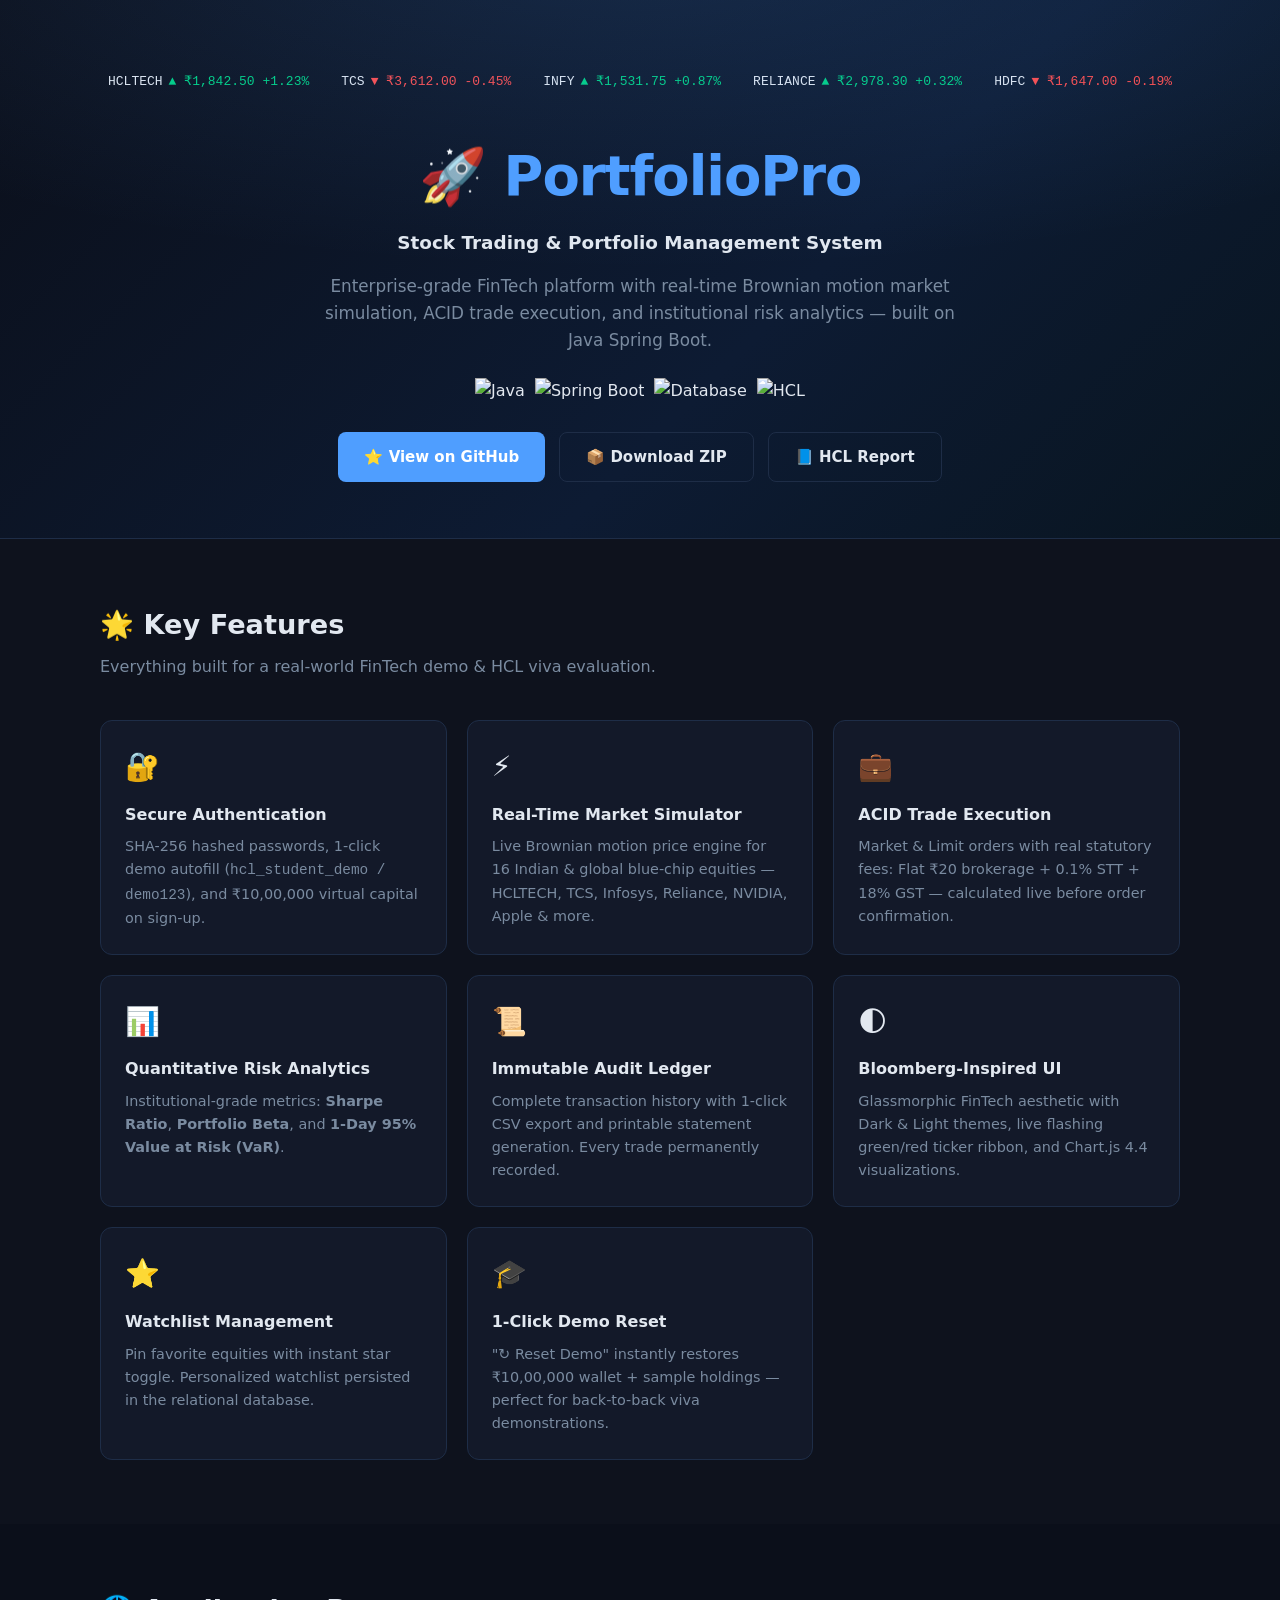
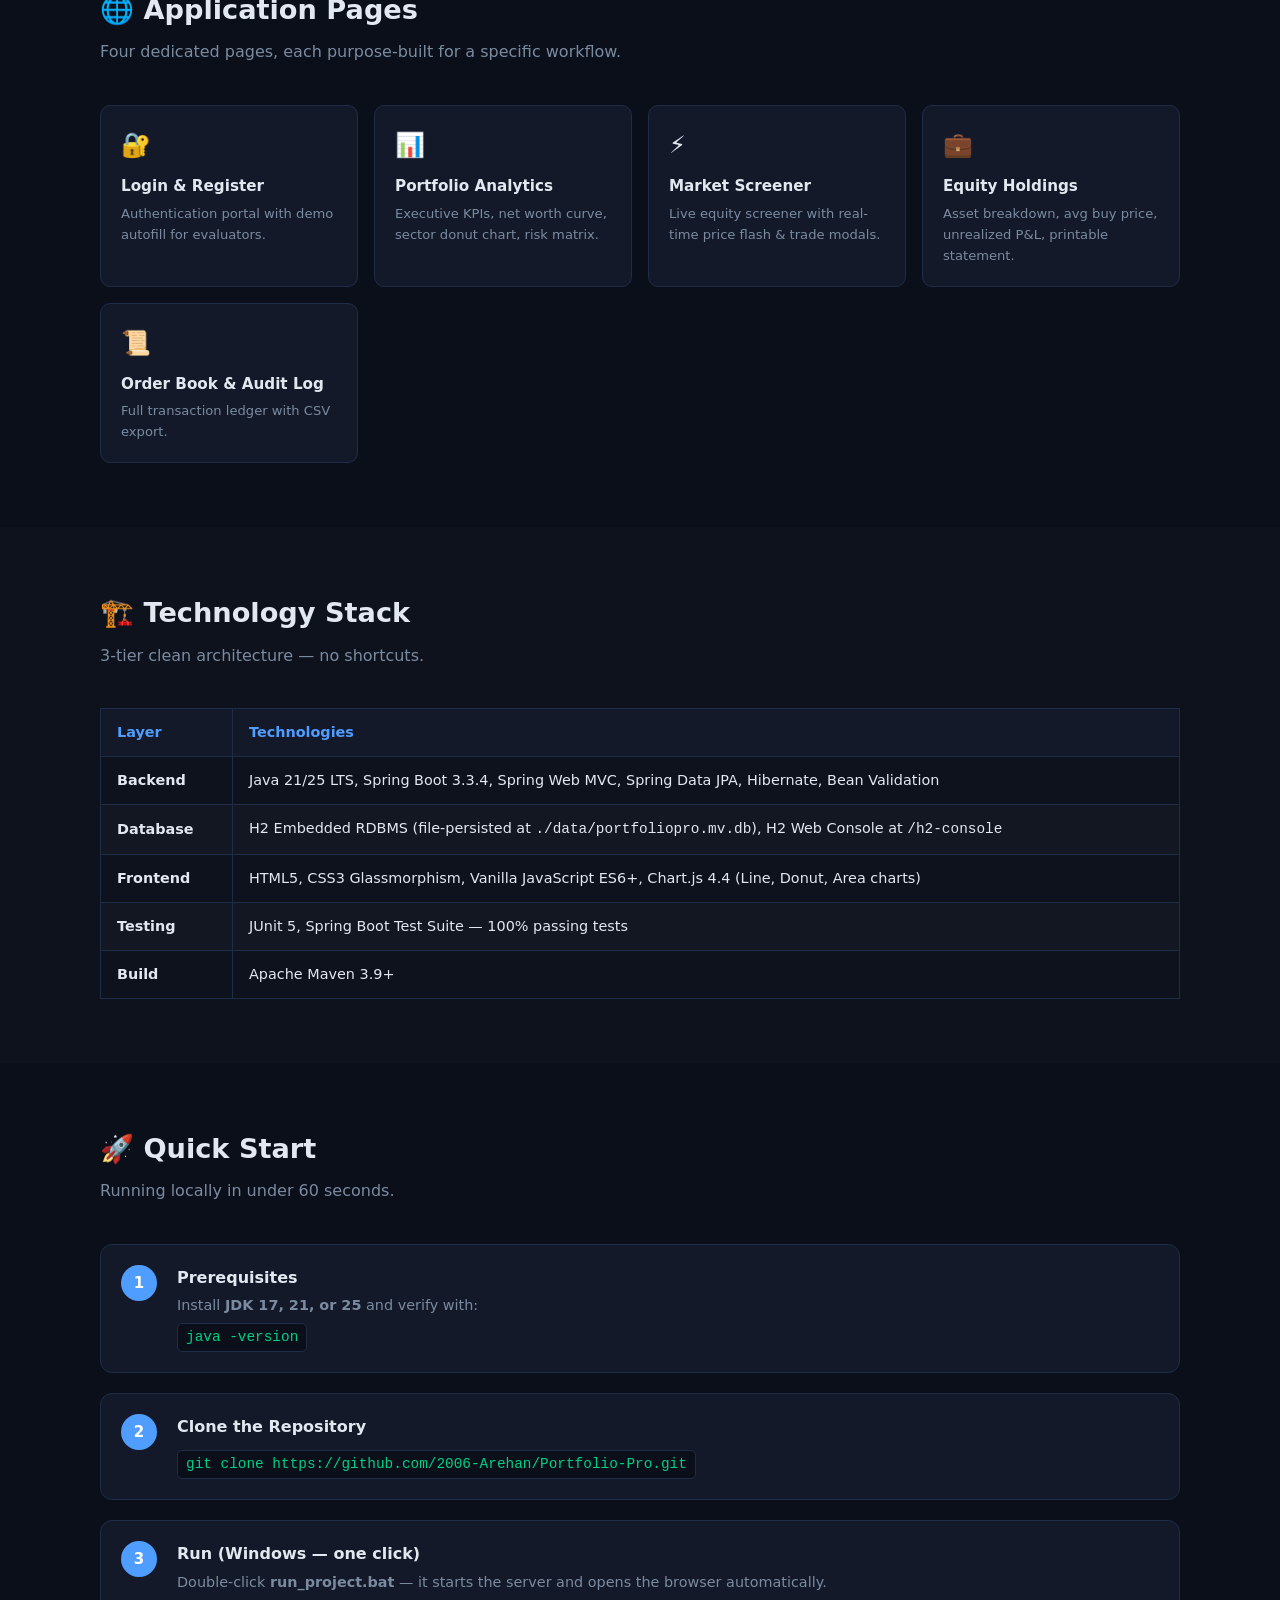
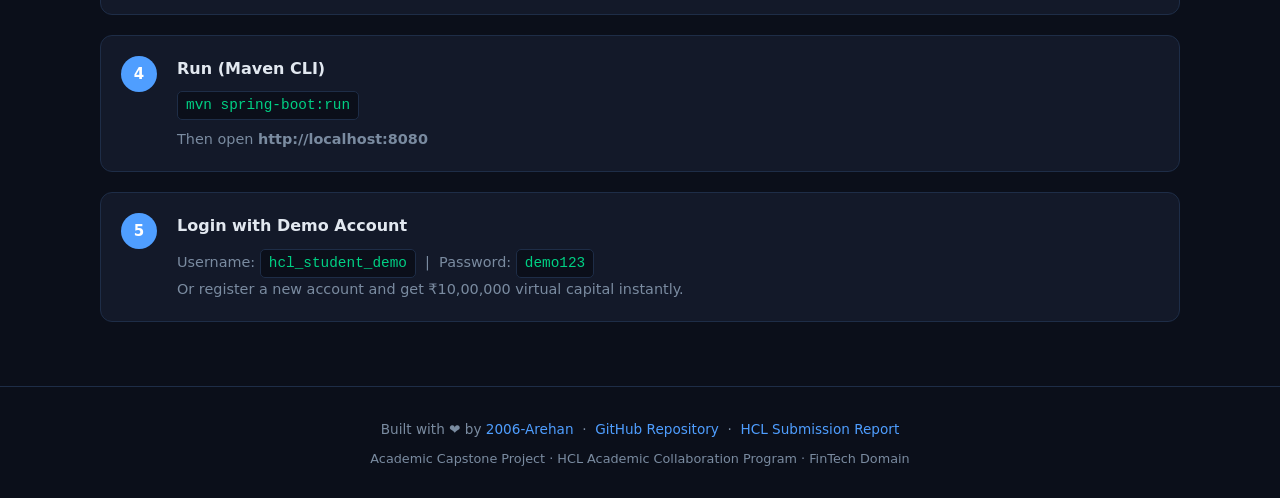
==== docs/index.html @ 2ccab0c7 "fix: replace broken file:/// links with proper GitHub URLs; add custom GitHub Pages site in docs/" ====
<!DOCTYPE html>
<html lang="en">
<head>
  <meta charset="UTF-8" />
  <meta name="viewport" content="width=device-width, initial-scale=1.0" />
  <title>PortfolioPro — Stock Trading & Portfolio Management</title>
  <meta name="description" content="Enterprise-grade Stock Trading & Quantitative Portfolio Management System built with Java Spring Boot. HCL Academic Capstone Project." />
  <style>
    *, *::before, *::after { box-sizing: border-box; margin: 0; padding: 0; }

    :root {
      --green: #00d084;
      --red:   #ff4d4d;
      --blue:  #4f9eff;
      --bg:    #0b0f1a;
      --card:  #131929;
      --border:#1e2d47;
      --text:  #e2e8f0;
      --muted: #7a8ba0;
    }

    body {
      font-family: 'Segoe UI', system-ui, sans-serif;
      background: var(--bg);
      color: var(--text);
      line-height: 1.6;
    }

    /* ── HERO ── */
    .hero {
      background: linear-gradient(135deg, #0b0f1a 0%, #0d1b33 60%, #091520 100%);
      border-bottom: 1px solid var(--border);
      padding: 72px 24px 56px;
      text-align: center;
      position: relative;
      overflow: hidden;
    }
    .hero::before {
      content: '';
      position: absolute; inset: 0;
      background: radial-gradient(ellipse 80% 60% at 50% -10%, rgba(79,158,255,.15), transparent);
      pointer-events: none;
    }
    .ticker-bar {
      display: flex; gap: 32px; justify-content: center; flex-wrap: wrap;
      margin-bottom: 40px; font-size: 13px; font-family: monospace;
    }
    .ticker-bar span { display: flex; align-items: center; gap: 6px; }
    .up   { color: var(--green); }
    .down { color: var(--red);   }

    .hero h1 { font-size: clamp(2rem, 5vw, 3.4rem); font-weight: 800; letter-spacing: -1px; }
    .hero h1 em { font-style: normal; color: var(--blue); }
    .hero p.sub {
      margin: 16px auto 0; max-width: 640px;
      color: var(--muted); font-size: 1.05rem;
    }
    .badges { margin: 24px 0; display: flex; gap: 10px; justify-content: center; flex-wrap: wrap; }
    .badges img { height: 22px; }

    .cta-row { display: flex; gap: 14px; justify-content: center; flex-wrap: wrap; margin-top: 32px; }
    .btn {
      display: inline-flex; align-items: center; gap: 8px;
      padding: 12px 26px; border-radius: 8px; font-size: 15px;
      font-weight: 600; text-decoration: none; transition: opacity .15s;
    }
    .btn:hover { opacity: .85; }
    .btn-primary { background: var(--blue); color: #fff; }
    .btn-outline  { border: 1px solid var(--border); color: var(--text); background: transparent; }

    /* ── SECTIONS ── */
    section { padding: 64px 24px; }
    .container { max-width: 1080px; margin: 0 auto; }
    h2 { font-size: 1.7rem; font-weight: 700; margin-bottom: 8px; }
    .section-sub { color: var(--muted); margin-bottom: 40px; }

    /* ── FEATURES GRID ── */
    .features-grid {
      display: grid;
      grid-template-columns: repeat(auto-fit, minmax(280px, 1fr));
      gap: 20px;
    }
    .feature-card {
      background: var(--card);
      border: 1px solid var(--border);
      border-radius: 12px;
      padding: 24px;
      transition: border-color .2s;
    }
    .feature-card:hover { border-color: var(--blue); }
    .feature-card .icon { font-size: 28px; margin-bottom: 12px; }
    .feature-card h3 { font-size: 1rem; font-weight: 700; margin-bottom: 8px; }
    .feature-card p { color: var(--muted); font-size: .9rem; }

    /* ── TECH STACK TABLE ── */
    .tech-table { width: 100%; border-collapse: collapse; margin-top: 8px; }
    .tech-table th, .tech-table td {
      border: 1px solid var(--border);
      padding: 12px 16px; text-align: left; font-size: .9rem;
    }
    .tech-table th { background: var(--card); color: var(--blue); font-weight: 700; }
    .tech-table tr:nth-child(even) td { background: rgba(255,255,255,.02); }

    /* ── SETUP STEPS ── */
    .steps { counter-reset: step; display: flex; flex-direction: column; gap: 20px; }
    .step {
      display: flex; gap: 20px; align-items: flex-start;
      background: var(--card); border: 1px solid var(--border);
      border-radius: 12px; padding: 20px;
    }
    .step-num {
      counter-increment: step;
      min-width: 36px; height: 36px;
      background: var(--blue); border-radius: 50%;
      display: flex; align-items: center; justify-content: center;
      font-weight: 800; font-size: 15px; color: #fff; flex-shrink: 0;
    }
    .step-num::before { content: counter(step); }
    .step-body h4 { font-weight: 700; margin-bottom: 4px; }
    .step-body p, .step-body code { color: var(--muted); font-size: .9rem; }
    .step-body code {
      display: inline-block; background: #0b0f1a;
      border: 1px solid var(--border); border-radius: 5px;
      padding: 2px 8px; margin-top: 6px; color: var(--green);
      font-family: monospace;
    }

    /* ── PAGES SHOWCASE ── */
    .pages-grid {
      display: grid;
      grid-template-columns: repeat(auto-fit, minmax(220px, 1fr));
      gap: 16px;
    }
    .page-card {
      background: var(--card);
      border: 1px solid var(--border);
      border-radius: 10px; padding: 20px;
      text-decoration: none; color: var(--text);
      transition: border-color .2s, transform .15s;
    }
    .page-card:hover { border-color: var(--blue); transform: translateY(-3px); }
    .page-card .picon { font-size: 24px; margin-bottom: 10px; }
    .page-card h4 { font-size: .95rem; font-weight: 700; margin-bottom: 4px; }
    .page-card p { font-size: .82rem; color: var(--muted); }

    /* ── FOOTER ── */
    footer {
      border-top: 1px solid var(--border);
      padding: 32px 24px; text-align: center;
      color: var(--muted); font-size: .85rem;
    }
    footer a { color: var(--blue); text-decoration: none; }

    /* ── DIVIDERS ── */
    section:nth-child(even) { background: rgba(255,255,255,.012); }
  </style>
</head>
<body>

<!-- HERO -->
<header class="hero">
  <div class="ticker-bar">
    <span>HCLTECH <span class="up">▲ ₹1,842.50 +1.23%</span></span>
    <span>TCS <span class="down">▼ ₹3,612.00 -0.45%</span></span>
    <span>INFY <span class="up">▲ ₹1,531.75 +0.87%</span></span>
    <span>RELIANCE <span class="up">▲ ₹2,978.30 +0.32%</span></span>
    <span>HDFC <span class="down">▼ ₹1,647.00 -0.19%</span></span>
  </div>

  <h1>🚀 <em>PortfolioPro</em></h1>
  <p style="font-size:1.15rem;font-weight:600;margin-top:8px;">Stock Trading & Portfolio Management System</p>
  <p class="sub">Enterprise-grade FinTech platform with real-time Brownian motion market simulation, ACID trade execution, and institutional risk analytics — built on Java Spring Boot.</p>

  <div class="badges">
    <img src="https://img.shields.io/badge/Java-21%20%2F%2025%20LTS-orange.svg" alt="Java" />
    <img src="https://img.shields.io/badge/Spring%20Boot-3.3.4-brightgreen.svg" alt="Spring Boot" />
    <img src="https://img.shields.io/badge/Database-H2%20Persistent%20RDBMS-blue.svg" alt="Database" />
    <img src="https://img.shields.io/badge/Submission-HCL%20Academic%20Project-purple.svg" alt="HCL" />
  </div>

  <div class="cta-row">
    <a class="btn btn-primary" href="https://github.com/2006-Arehan/Portfolio-Pro">
      ⭐ View on GitHub
    </a>
    <a class="btn btn-outline" href="https://github.com/2006-Arehan/Portfolio-Pro/archive/refs/heads/main.zip">
      📦 Download ZIP
    </a>
    <a class="btn btn-outline" href="https://github.com/2006-Arehan/Portfolio-Pro/blob/main/HCL_PROJECT_REPORT.md">
      📘 HCL Report
    </a>
  </div>
</header>


<!-- FEATURES -->
<section>
  <div class="container">
    <h2>🌟 Key Features</h2>
    <p class="section-sub">Everything built for a real-world FinTech demo & HCL viva evaluation.</p>
    <div class="features-grid">
      <div class="feature-card">
        <div class="icon">🔐</div>
        <h3>Secure Authentication</h3>
        <p>SHA-256 hashed passwords, 1-click demo autofill (<code>hcl_student_demo / demo123</code>), and ₹10,00,000 virtual capital on sign-up.</p>
      </div>
      <div class="feature-card">
        <div class="icon">⚡</div>
        <h3>Real-Time Market Simulator</h3>
        <p>Live Brownian motion price engine for 16 Indian & global blue-chip equities — HCLTECH, TCS, Infosys, Reliance, NVIDIA, Apple & more.</p>
      </div>
      <div class="feature-card">
        <div class="icon">💼</div>
        <h3>ACID Trade Execution</h3>
        <p>Market & Limit orders with real statutory fees: Flat ₹20 brokerage + 0.1% STT + 18% GST — calculated live before order confirmation.</p>
      </div>
      <div class="feature-card">
        <div class="icon">📊</div>
        <h3>Quantitative Risk Analytics</h3>
        <p>Institutional-grade metrics: <strong>Sharpe Ratio</strong>, <strong>Portfolio Beta</strong>, and <strong>1-Day 95% Value at Risk (VaR)</strong>.</p>
      </div>
      <div class="feature-card">
        <div class="icon">📜</div>
        <h3>Immutable Audit Ledger</h3>
        <p>Complete transaction history with 1-click CSV export and printable statement generation. Every trade permanently recorded.</p>
      </div>
      <div class="feature-card">
        <div class="icon">🌓</div>
        <h3>Bloomberg-Inspired UI</h3>
        <p>Glassmorphic FinTech aesthetic with Dark & Light themes, live flashing green/red ticker ribbon, and Chart.js 4.4 visualizations.</p>
      </div>
      <div class="feature-card">
        <div class="icon">⭐</div>
        <h3>Watchlist Management</h3>
        <p>Pin favorite equities with instant star toggle. Personalized watchlist persisted in the relational database.</p>
      </div>
      <div class="feature-card">
        <div class="icon">🎓</div>
        <h3>1-Click Demo Reset</h3>
        <p>"↻ Reset Demo" instantly restores ₹10,00,000 wallet + sample holdings — perfect for back-to-back viva demonstrations.</p>
      </div>
    </div>
  </div>
</section>


<!-- PAGES SHOWCASE -->
<section>
  <div class="container">
    <h2>🌐 Application Pages</h2>
    <p class="section-sub">Four dedicated pages, each purpose-built for a specific workflow.</p>
    <div class="pages-grid">
      <a class="page-card" href="https://github.com/2006-Arehan/Portfolio-Pro/blob/main/src/main/resources/static/login.html">
        <div class="picon">🔐</div>
        <h4>Login & Register</h4>
        <p>Authentication portal with demo autofill for evaluators.</p>
      </a>
      <a class="page-card" href="https://github.com/2006-Arehan/Portfolio-Pro/blob/main/src/main/resources/static/index.html">
        <div class="picon">📊</div>
        <h4>Portfolio Analytics</h4>
        <p>Executive KPIs, net worth curve, sector donut chart, risk matrix.</p>
      </a>
      <a class="page-card" href="https://github.com/2006-Arehan/Portfolio-Pro/blob/main/src/main/resources/static/market.html">
        <div class="picon">⚡</div>
        <h4>Market Screener</h4>
        <p>Live equity screener with real-time price flash & trade modals.</p>
      </a>
      <a class="page-card" href="https://github.com/2006-Arehan/Portfolio-Pro/blob/main/src/main/resources/static/holdings.html">
        <div class="picon">💼</div>
        <h4>Equity Holdings</h4>
        <p>Asset breakdown, avg buy price, unrealized P&L, printable statement.</p>
      </a>
      <a class="page-card" href="https://github.com/2006-Arehan/Portfolio-Pro/blob/main/src/main/resources/static/orders.html">
        <div class="picon">📜</div>
        <h4>Order Book & Audit Log</h4>
        <p>Full transaction ledger with CSV export.</p>
      </a>
    </div>
  </div>
</section>


<!-- TECH STACK -->
<section>
  <div class="container">
    <h2>🏗️ Technology Stack</h2>
    <p class="section-sub">3-tier clean architecture — no shortcuts.</p>
    <table class="tech-table">
      <thead>
        <tr><th>Layer</th><th>Technologies</th></tr>
      </thead>
      <tbody>
        <tr><td><strong>Backend</strong></td><td>Java 21/25 LTS, Spring Boot 3.3.4, Spring Web MVC, Spring Data JPA, Hibernate, Bean Validation</td></tr>
        <tr><td><strong>Database</strong></td><td>H2 Embedded RDBMS (file-persisted at <code>./data/portfoliopro.mv.db</code>), H2 Web Console at <code>/h2-console</code></td></tr>
        <tr><td><strong>Frontend</strong></td><td>HTML5, CSS3 Glassmorphism, Vanilla JavaScript ES6+, Chart.js 4.4 (Line, Donut, Area charts)</td></tr>
        <tr><td><strong>Testing</strong></td><td>JUnit 5, Spring Boot Test Suite — 100% passing tests</td></tr>
        <tr><td><strong>Build</strong></td><td>Apache Maven 3.9+</td></tr>
      </tbody>
    </table>
  </div>
</section>


<!-- SETUP -->
<section>
  <div class="container">
    <h2>🚀 Quick Start</h2>
    <p class="section-sub">Running locally in under 60 seconds.</p>
    <div class="steps">
      <div class="step">
        <div class="step-num"></div>
        <div class="step-body">
          <h4>Prerequisites</h4>
          <p>Install <strong>JDK 17, 21, or 25</strong> and verify with:</p>
          <code>java -version</code>
        </div>
      </div>
      <div class="step">
        <div class="step-num"></div>
        <div class="step-body">
          <h4>Clone the Repository</h4>
          <code>git clone https://github.com/2006-Arehan/Portfolio-Pro.git</code>
        </div>
      </div>
      <div class="step">
        <div class="step-num"></div>
        <div class="step-body">
          <h4>Run (Windows — one click)</h4>
          <p>Double-click <strong>run_project.bat</strong> — it starts the server and opens the browser automatically.</p>
        </div>
      </div>
      <div class="step">
        <div class="step-num"></div>
        <div class="step-body">
          <h4>Run (Maven CLI)</h4>
          <code>mvn spring-boot:run</code>
          <p style="margin-top:8px;">Then open <strong>http://localhost:8080</strong></p>
        </div>
      </div>
      <div class="step">
        <div class="step-num"></div>
        <div class="step-body">
          <h4>Login with Demo Account</h4>
          <p>Username: <code>hcl_student_demo</code> &nbsp;|&nbsp; Password: <code>demo123</code></p>
          <p>Or register a new account and get ₹10,00,000 virtual capital instantly.</p>
        </div>
      </div>
    </div>
  </div>
</section>


<!-- FOOTER -->
<footer>
  <p>
    Built with ❤️ by <a href="https://github.com/2006-Arehan">2006-Arehan</a> &nbsp;·&nbsp;
    <a href="https://github.com/2006-Arehan/Portfolio-Pro">GitHub Repository</a> &nbsp;·&nbsp;
    <a href="https://github.com/2006-Arehan/Portfolio-Pro/blob/main/HCL_PROJECT_REPORT.md">HCL Submission Report</a>
  </p>
  <p style="margin-top:8px;font-size:.8rem;">Academic Capstone Project · HCL Academic Collaboration Program · FinTech Domain</p>
</footer>

</body>
</html>
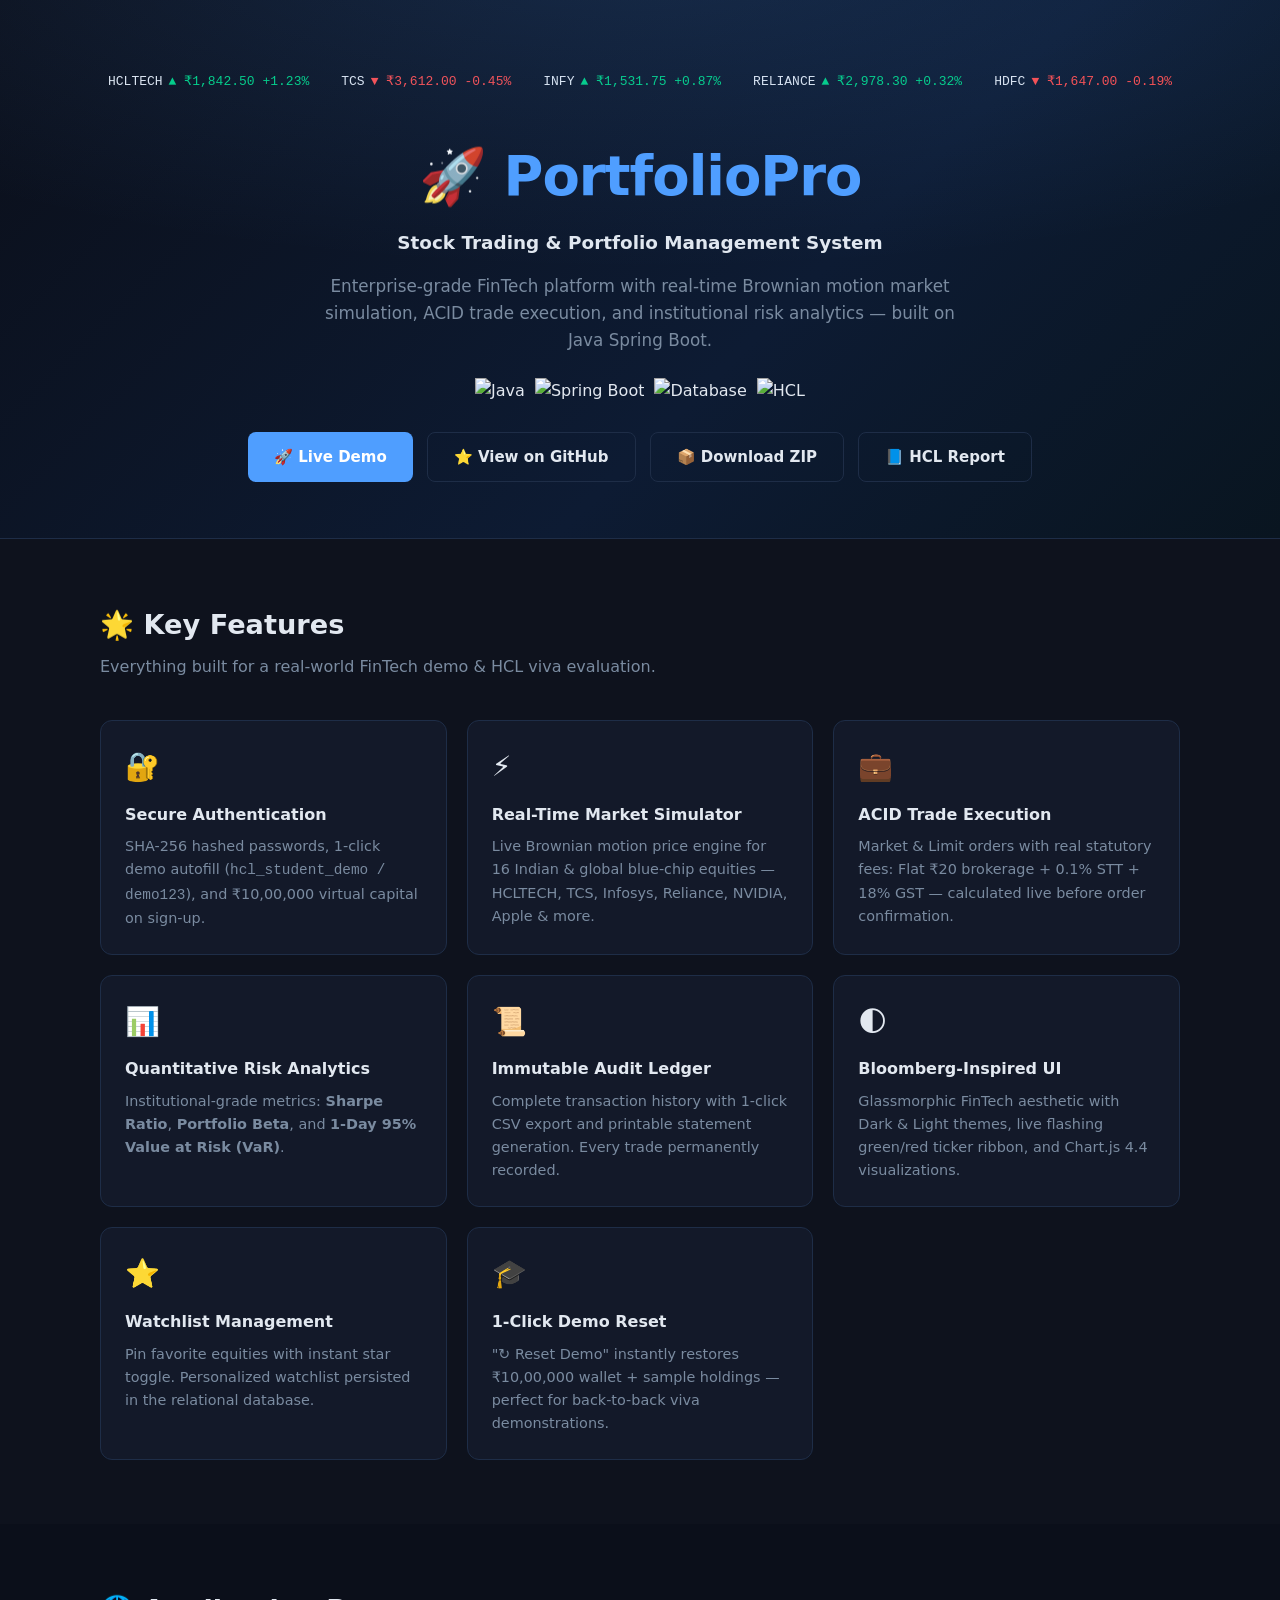
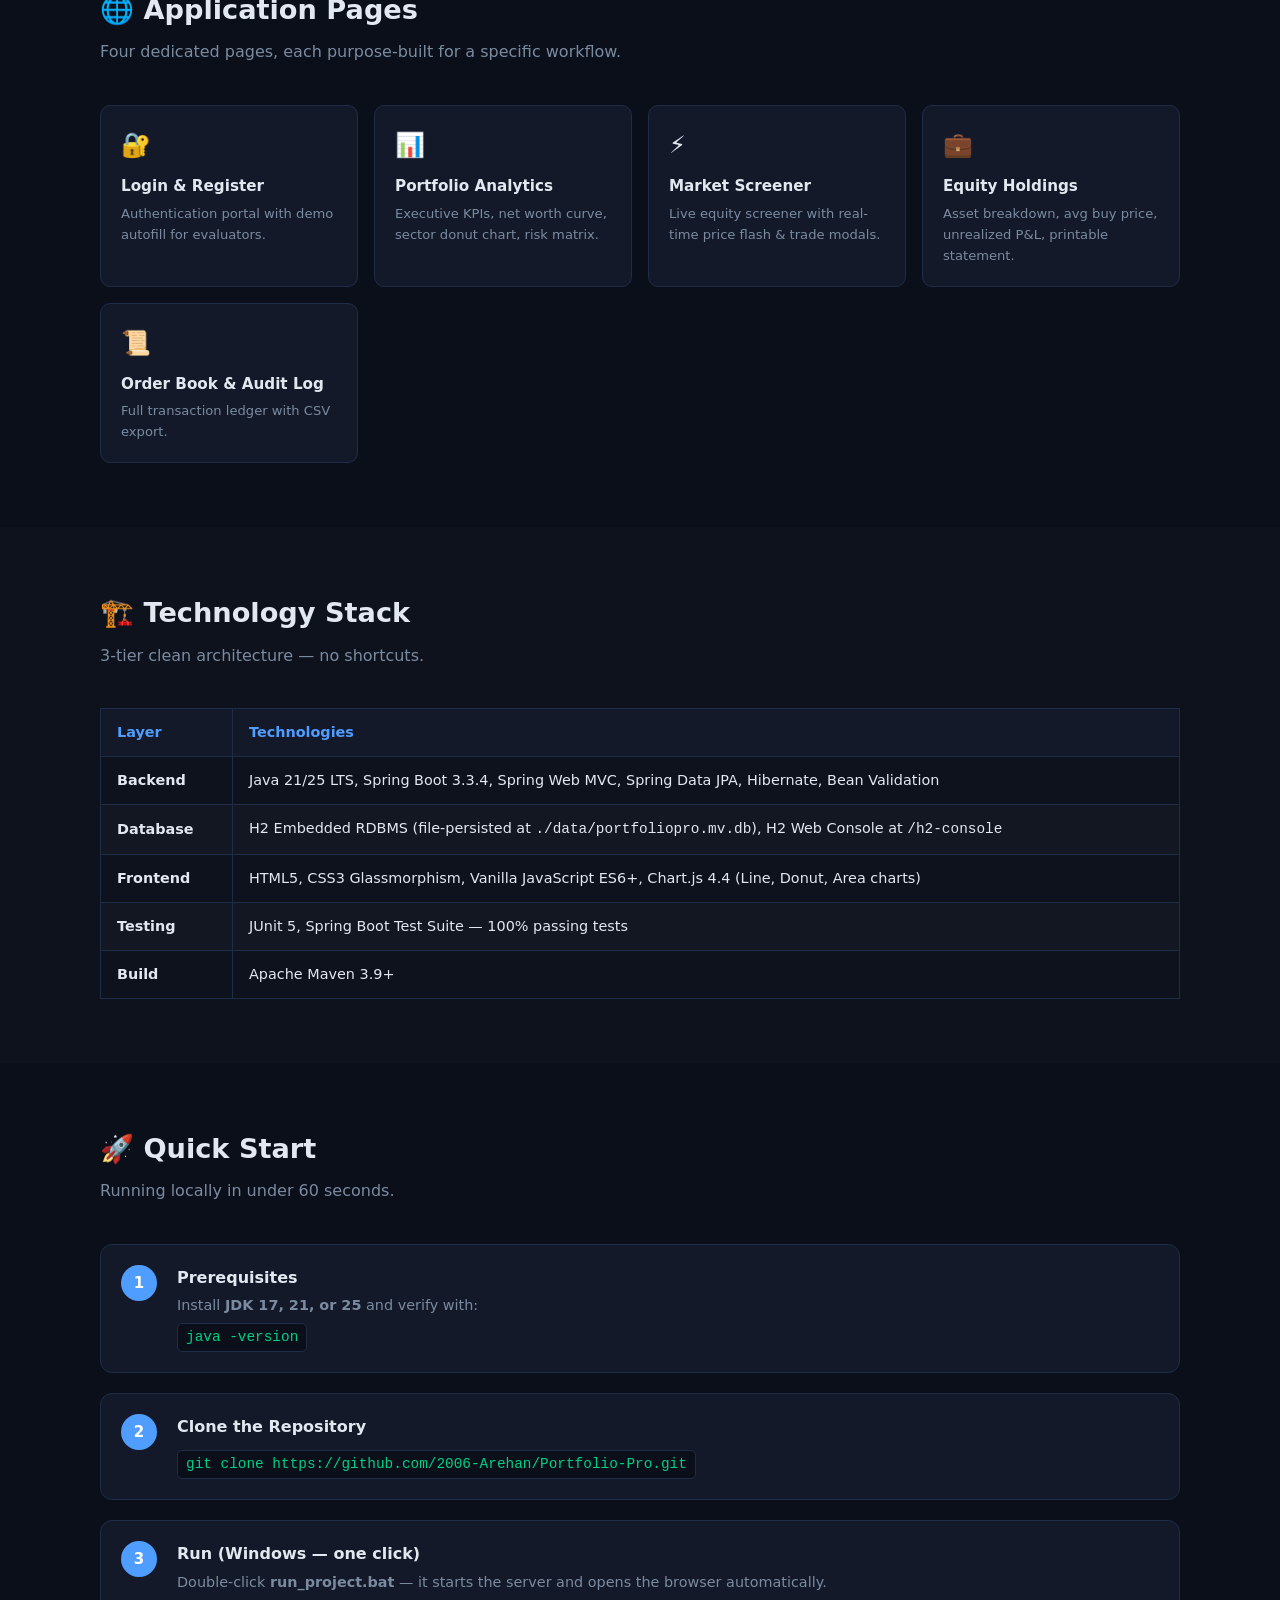
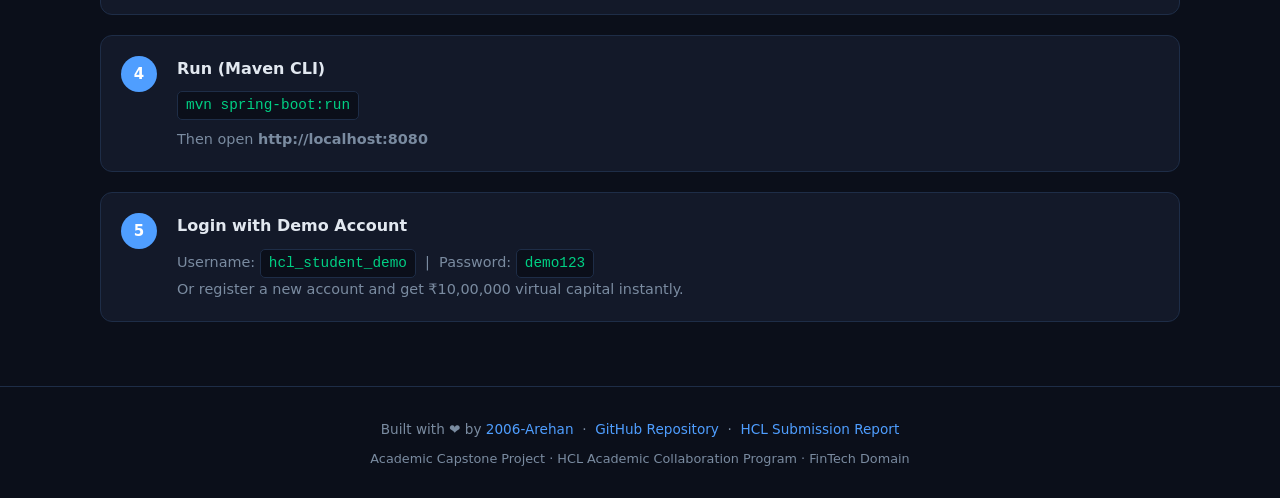
==== commit 4ec30d67: "feat: add Railway/Render deployment config + cloud-compatible application.properties" ====
--- a/docs/index.html
+++ b/docs/index.html
@@ -179,7 +179,10 @@
   </div>
 
   <div class="cta-row">
-    <a class="btn btn-primary" href="https://github.com/2006-Arehan/Portfolio-Pro">
+    <a class="btn btn-primary" id="live-demo-btn" href="https://github.com/2006-Arehan/Portfolio-Pro" target="_blank">
+      🚀 Live Demo
+    </a>
+    <a class="btn btn-outline" href="https://github.com/2006-Arehan/Portfolio-Pro" target="_blank">
       ⭐ View on GitHub
     </a>
     <a class="btn btn-outline" href="https://github.com/2006-Arehan/Portfolio-Pro/archive/refs/heads/main.zip">
